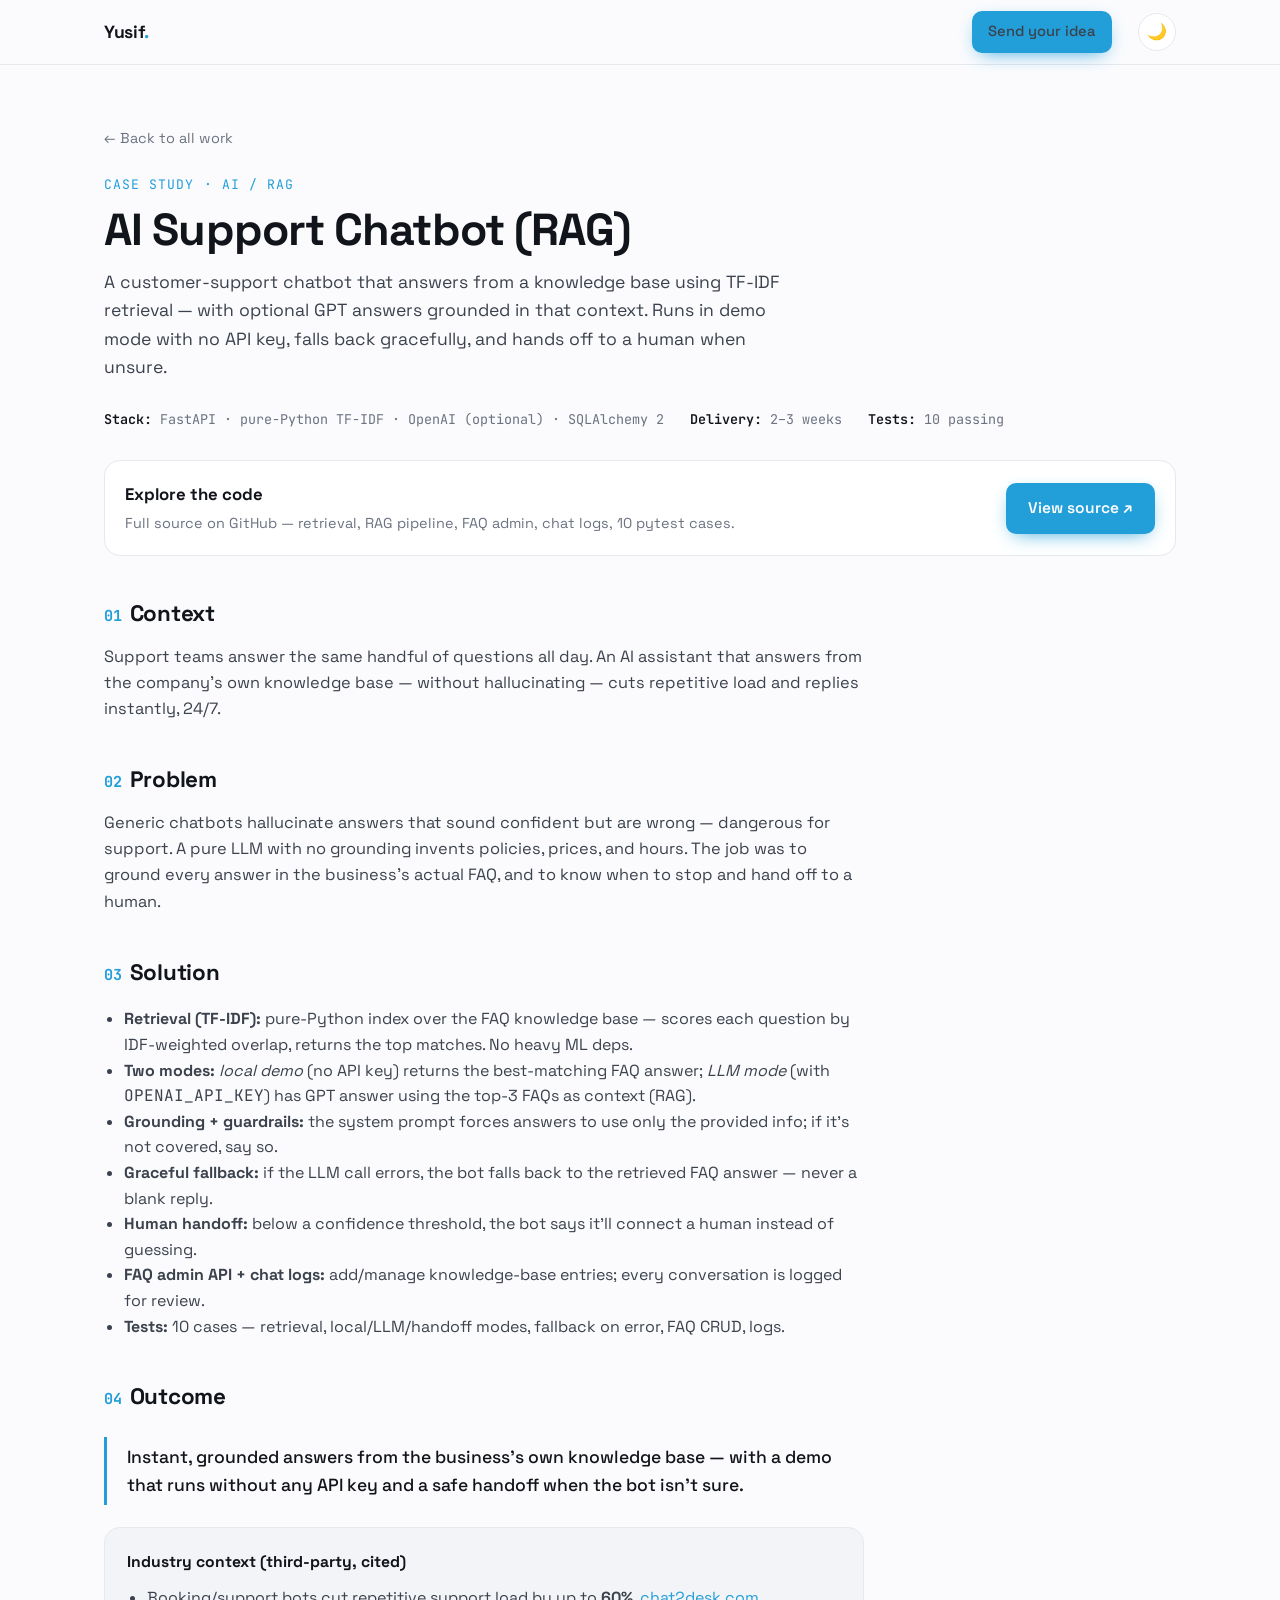
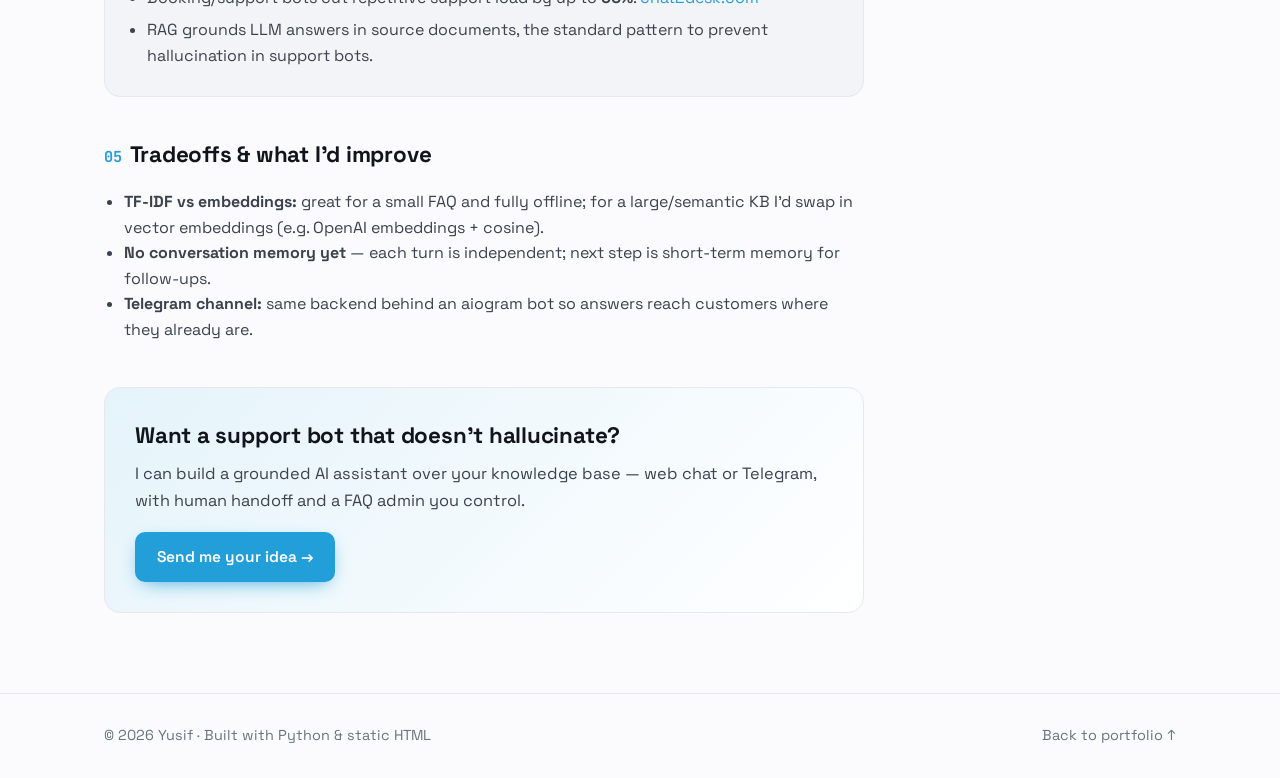
==== projects/ai-support-chatbot.html @ 300aa84b "Add case-study pages for FastAPI, scraper, n8n, AI chatbot - 4 new 6-part case studies (context/prob" ====
<!doctype html>
<html lang="ru" data-theme="light">
<head>
  <meta charset="utf-8">
  <meta name="viewport" content="width=device-width, initial-scale=1">
  <meta name="description" content="Case study: AI support chatbot with TF-IDF retrieval and optional GPT grounding (RAG).">
  <title>Case study — AI Support Chatbot (RAG) · Yusif</title>
  <link rel="preconnect" href="https://fonts.googleapis.com">
  <link rel="preconnect" href="https://fonts.gstatic.com" crossorigin>
  <link href="https://fonts.googleapis.com/css2?family=Space+Grotesk:wght@400;500;600;700&family=JetBrains+Mono:wght@400;500;600&display=swap" rel="stylesheet">
  <link rel="stylesheet" href="../style.css">
</head>
<body>
  <header class="nav">
    <div class="container nav__inner">
      <a class="nav__brand" href="../index.html">Yusif<span>.</span></a>
      <nav class="nav__links">
        <a class="btn btn--primary btn--sm" href="../index.html#contact">Send your idea</a>
        <button class="theme-toggle" id="theme-toggle" aria-label="Toggle theme">🌙</button>
      </nav>
    </div>
  </header>

  <section class="case">
    <div class="container">
      <a class="case__back" href="../index.html#work">← Back to all work</a>
      <div class="case__head__tag">Case study · AI / RAG</div>
      <h1>AI Support Chatbot (RAG)</h1>
      <p class="case__sub">A customer-support chatbot that answers from a knowledge base using TF-IDF retrieval — with optional GPT answers grounded in that context. Runs in demo mode with no API key, falls back gracefully, and hands off to a human when unsure.</p>
      <div class="case__meta">
        <span><b>Stack:</b> FastAPI · pure-Python TF-IDF · OpenAI (optional) · SQLAlchemy 2</span>
        <span><b>Delivery:</b> 2–3 weeks</span>
        <span><b>Tests:</b> 10 passing</span>
      </div>

      <div class="case__demo">
        <div class="case__demo__left">
          <h3>Explore the code</h3>
          <p>Full source on GitHub — retrieval, RAG pipeline, FAQ admin, chat logs, 10 pytest cases.</p>
        </div>
        <div style="display:flex;gap:12px;flex-wrap:wrap;">
          <a class="btn btn--primary" href="https://github.com/yusizer/ai-support-chatbot" target="_blank" rel="noopener">View source ↗</a>
        </div>
      </div>

      <div class="case__body">
        <h2><span class="num">01</span>Context</h2>
        <p>Support teams answer the same handful of questions all day. An AI assistant that answers from the company's own knowledge base — without hallucinating — cuts repetitive load and replies instantly, 24/7.</p>

        <h2><span class="num">02</span>Problem</h2>
        <p>Generic chatbots hallucinate answers that sound confident but are wrong — dangerous for support. A pure LLM with no grounding invents policies, prices, and hours. The job was to ground every answer in the business's actual FAQ, and to know when to stop and hand off to a human.</p>

        <h2><span class="num">03</span>Solution</h2>
        <ul>
          <li><b>Retrieval (TF-IDF):</b> pure-Python index over the FAQ knowledge base — scores each question by IDF-weighted overlap, returns the top matches. No heavy ML deps.</li>
          <li><b>Two modes:</b> <i>local demo</i> (no API key) returns the best-matching FAQ answer; <i>LLM mode</i> (with <code class="mono">OPENAI_API_KEY</code>) has GPT answer using the top-3 FAQs as context (RAG).</li>
          <li><b>Grounding + guardrails:</b> the system prompt forces answers to use only the provided info; if it's not covered, say so.</li>
          <li><b>Graceful fallback:</b> if the LLM call errors, the bot falls back to the retrieved FAQ answer — never a blank reply.</li>
          <li><b>Human handoff:</b> below a confidence threshold, the bot says it'll connect a human instead of guessing.</li>
          <li><b>FAQ admin API + chat logs:</b> add/manage knowledge-base entries; every conversation is logged for review.</li>
          <li><b>Tests:</b> 10 cases — retrieval, local/LLM/handoff modes, fallback on error, FAQ CRUD, logs.</li>
        </ul>

        <h2><span class="num">04</span>Outcome</h2>
        <div class="case__pull">Instant, grounded answers from the business's own knowledge base — with a demo that runs without any API key and a safe handoff when the bot isn't sure.</div>
        <div class="case__bench">
          <h4>Industry context (third-party, cited)</h4>
          <ul>
            <li>Booking/support bots cut repetitive support load by up to <b>60%</b>. <a href="https://chat2desk.com/en/blog/cases/a-whatsapp-chatbot-confirms-60-of-appointments-without-calling-a-case-study-of-chat2desk-and-chatme-ai" target="_blank" rel="noopener">chat2desk.com</a></li>
            <li>RAG grounds LLM answers in source documents, the standard pattern to prevent hallucination in support bots.</li>
          </ul>
        </div>

        <h2><span class="num">05</span>Tradeoffs &amp; what I'd improve</h2>
        <ul>
          <li><b>TF-IDF vs embeddings:</b> great for a small FAQ and fully offline; for a large/semantic KB I'd swap in vector embeddings (e.g. OpenAI embeddings + cosine).</li>
          <li><b>No conversation memory yet</b> — each turn is independent; next step is short-term memory for follow-ups.</li>
          <li><b>Telegram channel:</b> same backend behind an aiogram bot so answers reach customers where they already are.</li>
        </ul>

        <div class="case__cta">
          <h2 style="margin:0 0 8px;border:0;">Want a support bot that doesn't hallucinate?</h2>
          <p style="margin:0 0 18px;color:var(--text-soft);">I can build a grounded AI assistant over your knowledge base — web chat or Telegram, with human handoff and a FAQ admin you control.</p>
          <a class="btn btn--primary" href="../index.html#contact">Send me your idea →</a>
        </div>
      </div>
    </div>
  </section>

  <footer class="footer">
    <div class="container footer__inner">
      <span>© <span id="year"></span> Yusif · Built with Python &amp; static HTML</span>
      <span><a href="../index.html">Back to portfolio ↑</a></span>
    </div>
  </footer>
  <script src="../case-nav.js"></script>
</body>
</html>
---- style.css ----
/* ============================================================
   Portfolio — design system
   Fonts: Space Grotesk (display) + JetBrains Mono (accents)
   Accent: Telegram blue. Light default + dark toggle.
   ============================================================ */

:root {
  --accent: #229ED9;
  --accent-2: #1c7cb0;
  --good: #16a34a;
  --warn: #d97706;

  --maxw: 1120px;
  --radius: 16px;
  --radius-sm: 10px;

  --font-display: "Space Grotesk", system-ui, sans-serif;
  --font-mono: "JetBrains Mono", ui-monospace, "SFMono-Regular", monospace;

  --ease: cubic-bezier(.22, 1, .36, 1);
}

/* Light theme (default) */
:root,
[data-theme="light"] {
  --bg: #fbfbfd;
  --bg-soft: #f3f4f7;
  --bg-elev: #ffffff;
  --border: #e6e8ee;
  --border-strong: #d3d7e0;
  --text: #11141a;
  --text-soft: #3c424d;
  --muted: #6b7280;
  --hero-glow: rgba(34, 158, 217, .14);
  --card-glow: rgba(17, 20, 26, .04);
}

/* Dark theme */
[data-theme="dark"] {
  --bg: #0d1117;
  --bg-soft: #131822;
  --bg-elev: #161c27;
  --border: #232b39;
  --border-strong: #2f3a4d;
  --text: #e6e9ef;
  --text-soft: #c2c8d2;
  --muted: #8b94a3;
  --hero-glow: rgba(34, 158, 217, .22);
  --card-glow: rgba(0, 0, 0, .25);
}

* { box-sizing: border-box; }
html { scroll-behavior: smooth; }

body {
  margin: 0;
  font-family: var(--font-display);
  background: var(--bg);
  color: var(--text);
  line-height: 1.6;
  -webkit-font-smoothing: antialiased;
  transition: background .3s var(--ease), color .3s var(--ease);
}

a { color: inherit; text-decoration: none; }
.mono { font-family: var(--font-mono); }

/* ---------- Layout ---------- */
.container { max-width: var(--maxw); margin: 0 auto; padding: 0 24px; }
.section { padding: 88px 0; }
.section--soft { background: var(--bg-soft); }
.section__head { max-width: 640px; margin-bottom: 40px; }
.section__tag {
  font-family: var(--font-mono); font-size: .8rem; color: var(--accent);
  letter-spacing: .08em; text-transform: uppercase; font-weight: 600;
}
.section__head h2 {
  font-size: clamp(1.7rem, 3.5vw, 2.5rem); font-weight: 700;
  margin: 10px 0 10px; letter-spacing: -.02em; line-height: 1.15;
}
.section__head p { color: var(--muted); margin: 0; font-size: 1.05rem; }

/* ---------- Buttons ---------- */
.btn {
  display: inline-flex; align-items: center; gap: 8px;
  padding: 13px 22px; border-radius: var(--radius-sm);
  font-weight: 600; font-size: .97rem; cursor: pointer; border: none;
  transition: transform .15s var(--ease), background .2s, border-color .2s, box-shadow .2s;
  font-family: var(--font-display);
}
.btn--primary { background: var(--accent); color: #fff; box-shadow: 0 6px 20px -8px var(--accent); }
.btn--primary:hover { background: var(--accent-2); transform: translateY(-2px); }
.btn--ghost { background: transparent; color: var(--text); border: 1px solid var(--border-strong); }
.btn--ghost:hover { border-color: var(--accent); color: var(--accent); transform: translateY(-2px); }
.btn--sm { padding: 9px 16px; font-size: .88rem; }

/* ---------- Nav ---------- */
.nav {
  position: sticky; top: 0; z-index: 50;
  background: color-mix(in srgb, var(--bg) 82%, transparent);
  backdrop-filter: blur(12px); -webkit-backdrop-filter: blur(12px);
  border-bottom: 1px solid var(--border);
}
.nav__inner { display: flex; align-items: center; justify-content: space-between; height: 64px; }
.nav__brand { font-weight: 700; font-size: 1.1rem; letter-spacing: -.02em; }
.nav__brand span { color: var(--accent); }
.nav__links { display: flex; align-items: center; gap: 26px; }
.nav__links a {
  color: var(--text-soft); font-size: .92rem; font-weight: 500; position: relative;
  transition: color .2s;
}
.nav__links a:hover { color: var(--text); }
.nav__links a.active { color: var(--accent); }
.nav__links a.active::after {
  content: ""; position: absolute; left: 0; right: 0; bottom: -22px; height: 2px; background: var(--accent);
}
.theme-toggle {
  background: var(--bg-elev); border: 1px solid var(--border); border-radius: 999px;
  width: 38px; height: 38px; cursor: pointer; font-size: 1rem; color: var(--text);
  display: inline-flex; align-items: center; justify-content: center; transition: border-color .2s;
}
.theme-toggle:hover { border-color: var(--accent); }
@media (max-width: 720px) {
  .nav__links a:not(.btn):not(.theme-toggle) { display: none; }
}

/* ---------- Hero ---------- */
.hero { position: relative; overflow: hidden; padding: 96px 0 72px; }
.hero__bg {
  position: absolute; inset: 0; z-index: 0; pointer-events: none;
  background:
    radial-gradient(60% 60% at 70% 0%, var(--hero-glow), transparent 70%),
    radial-gradient(40% 40% at 10% 20%, color-mix(in srgb, var(--accent) 8%, transparent), transparent 70%);
}
.hero__inner { position: relative; z-index: 1; max-width: 820px; }
.hero__badge {
  display: inline-flex; align-items: center; gap: 8px;
  font-family: var(--font-mono); font-size: .82rem; color: var(--good);
  background: color-mix(in srgb, var(--good) 12%, transparent);
  padding: 6px 14px; border-radius: 999px; margin-bottom: 24px; font-weight: 600;
}
.hero__badge .dot { width: 8px; height: 8px; border-radius: 50%; background: var(--good); box-shadow: 0 0 0 0 var(--good); animation: pulse 2s infinite; }
@keyframes pulse { 0%{box-shadow:0 0 0 0 color-mix(in srgb,var(--good) 60%,transparent)} 70%{box-shadow:0 0 0 8px transparent} 100%{box-shadow:0 0 0 0 transparent} }
.hero h1 {
  font-size: clamp(2.2rem, 6vw, 3.8rem); font-weight: 700;
  line-height: 1.05; letter-spacing: -.03em; margin: 0 0 22px;
}
.hero h1 .accent { color: var(--accent); }
.hero__lead { font-size: clamp(1.05rem, 2vw, 1.25rem); color: var(--text-soft); max-width: 640px; margin: 0 0 32px; }
.hero__cta { display: flex; gap: 14px; flex-wrap: wrap; margin-bottom: 44px; }

/* Stats bar (Fiverr-trust style) */
.statsbar {
  display: flex; flex-wrap: wrap; gap: 8px 26px;
  padding: 18px 22px; background: var(--bg-elev); border: 1px solid var(--border);
  border-radius: var(--radius); max-width: 760px;
}
.statsbar__item { display: flex; align-items: center; gap: 8px; font-size: .9rem; color: var(--text-soft); }
.statsbar__item strong { color: var(--text); font-weight: 700; }
.statsbar__item .ic { color: var(--accent); }

/* ---------- Trust strip ---------- */
.trust { padding: 26px 0; border-bottom: 1px solid var(--border); background: var(--bg-elev); }
.trust__inner { display: flex; flex-wrap: wrap; gap: 14px 34px; align-items: center; justify-content: center; color: var(--muted); font-size: .88rem; }
.trust__inner b { color: var(--text-soft); font-weight: 600; }
.trust__sep { color: var(--border-strong); }

/* ---------- Services ---------- */
.grid-3 { display: grid; grid-template-columns: repeat(auto-fit, minmax(280px, 1fr)); gap: 20px; }
.card {
  background: var(--bg-elev); border: 1px solid var(--border); border-radius: var(--radius);
  padding: 26px; transition: border-color .2s, transform .15s var(--ease), box-shadow .25s;
}
.card:hover { border-color: var(--border-strong); transform: translateY(-3px); box-shadow: 0 20px 40px -24px var(--card-glow); }
.service__icon { font-size: 1.8rem; margin-bottom: 14px; }
.service h3 { margin: 0 0 6px; font-size: 1.2rem; font-weight: 700; }
.service__outcome { color: var(--accent); font-size: .92rem; font-weight: 600; margin: 0 0 14px; }
.service ul { margin: 0 0 14px; padding-left: 18px; color: var(--text-soft); font-size: .94rem; }
.service ul li { margin-bottom: 5px; }
.service__time { font-family: var(--font-mono); font-size: .8rem; color: var(--muted); }

/* ---------- Projects ---------- */
.projects-grid { display: grid; grid-template-columns: repeat(auto-fill, minmax(330px, 1fr)); gap: 20px; }
.projects-grid.has-hover .project-card:not(:hover) { opacity: .45; transform: scale(.985); }
.project-card {
  background: var(--bg-elev); border: 1px solid var(--border); border-radius: var(--radius);
  padding: 24px; display: flex; flex-direction: column; transition: opacity .25s var(--ease), transform .25s var(--ease), border-color .2s;
}
.project-card:hover { border-color: var(--accent); }
.project-card__top { display: flex; justify-content: space-between; align-items: flex-start; gap: 10px; margin-bottom: 12px; }
.project-card__emoji { font-size: 1.5rem; }
.badge { font-size: .72rem; font-weight: 700; padding: 4px 10px; border-radius: 999px; white-space: nowrap; }
.badge--live { background: color-mix(in srgb, var(--good) 14%, transparent); color: var(--good); }
.badge--wip { background: color-mix(in srgb, var(--warn) 14%, transparent); color: var(--warn); }
.project-card h3 { margin: 0 0 10px; font-size: 1.15rem; font-weight: 700; }
.project-card__metric {
  font-family: var(--font-mono); font-size: .95rem; font-weight: 600; color: var(--text);
  background: var(--bg-soft); border: 1px solid var(--border); border-radius: var(--radius-sm);
  padding: 10px 12px; margin-bottom: 12px;
}
.project-card__metric .num { color: var(--accent); }
.project-card p { color: var(--muted); font-size: .92rem; margin: 0 0 14px; }
.tags { display: flex; flex-wrap: wrap; gap: 6px; margin-bottom: 16px; }
.tag {
  font-family: var(--font-mono); font-size: .72rem; color: var(--text-soft);
  background: var(--bg-soft); border: 1px solid var(--border); padding: 3px 8px; border-radius: 6px;
}
.project-card__links { margin-top: auto; display: flex; gap: 14px; flex-wrap: wrap; }
.project-card__links a { font-size: .9rem; font-weight: 600; }
.link--accent { color: var(--accent); }
.link--accent:hover { color: var(--accent-2); }
.link--muted { color: var(--muted); cursor: default; }

/* ---------- Process ---------- */
.process { display: grid; grid-template-columns: repeat(auto-fit, minmax(220px, 1fr)); gap: 20px; counter-reset: step; }
.step {
  position: relative; padding: 26px 22px 22px; background: var(--bg-elev);
  border: 1px solid var(--border); border-radius: var(--radius);
}
.step::before {
  counter-increment: step; content: "0" counter(step);
  font-family: var(--font-mono); font-size: 1.1rem; font-weight: 700; color: var(--accent);
}
.step h3 { margin: 12px 0 6px; font-size: 1.08rem; font-weight: 700; }
.step p { margin: 0; color: var(--muted); font-size: .92rem; }

/* ---------- Pricing ---------- */
.price-grid { display: grid; grid-template-columns: repeat(auto-fill, minmax(240px, 1fr)); gap: 18px; }
.price-card {
  background: var(--bg-elev); border: 1px solid var(--border); border-radius: var(--radius);
  padding: 24px; display: flex; flex-direction: column; position: relative;
}
.price-card--featured { border-color: var(--accent); box-shadow: 0 0 0 1px var(--accent), 0 20px 40px -24px var(--accent); }
.price-card__flag {
  position: absolute; top: -11px; left: 24px; background: var(--accent); color: #fff;
  font-size: .7rem; font-weight: 700; padding: 4px 10px; border-radius: 999px; letter-spacing: .04em;
}
.price-card h3 { margin: 0 0 4px; font-size: 1.1rem; font-weight: 700; }
.price-card__for { color: var(--muted); font-size: .82rem; margin: 0 0 16px; }
.price-card__price { font-family: var(--font-mono); font-size: 1.7rem; font-weight: 700; color: var(--text); }
.price-card__price small { font-size: .8rem; color: var(--muted); font-weight: 500; }
.price-card ul { margin: 14px 0 18px; padding-left: 18px; color: var(--text-soft); font-size: .9rem; }
.price-card ul li { margin-bottom: 6px; }
.price-card__time { font-family: var(--font-mono); font-size: .78rem; color: var(--muted); margin-bottom: 16px; }
.price-note { color: var(--muted); font-size: .88rem; margin-top: 22px; }
.price-note b { color: var(--text-soft); }

/* ---------- FAQ ---------- */
.faq { max-width: 820px; }
.faq__item { border-bottom: 1px solid var(--border); }
.faq__q {
  width: 100%; background: none; border: none; text-align: left; cursor: pointer;
  font-family: var(--font-display); font-size: 1.02rem; font-weight: 600; color: var(--text);
  padding: 20px 0; display: flex; justify-content: space-between; gap: 16px; align-items: center;
}
.faq__q .pm { color: var(--accent); font-size: 1.3rem; transition: transform .2s; flex-shrink: 0; }
.faq__item.open .pm { transform: rotate(45deg); }
.faq__a { max-height: 0; overflow: hidden; transition: max-height .3s var(--ease); color: var(--text-soft); }
.faq__a-inner { padding: 0 0 20px; font-size: .96rem; }

/* ---------- Security ---------- */
.security {
  background: linear-gradient(135deg, color-mix(in srgb, var(--accent) 10%, var(--bg-elev)), var(--bg-elev));
  border: 1px solid var(--border); border-radius: var(--radius); padding: 34px;
}
.security__grid { display: grid; grid-template-columns: repeat(auto-fit, minmax(200px, 1fr)); gap: 20px; margin-top: 20px; }
.security__item h4 { margin: 0 0 4px; font-size: .98rem; font-weight: 700; }
.security__item p { margin: 0; color: var(--muted); font-size: .88rem; }
.security__item .ic { color: var(--good); margin-right: 6px; }

/* ---------- About ---------- */
.about { display: grid; grid-template-columns: 1.1fr .9fr; gap: 50px; align-items: start; }
@media (max-width: 760px) { .about { grid-template-columns: 1fr; gap: 30px; } }
.about__copy p { color: var(--text-soft); font-size: 1.02rem; margin: 0 0 16px; }
.about__bullets { list-style: none; padding: 0; margin: 18px 0 0; }
.about__bullets li { padding: 10px 0; border-top: 1px solid var(--border); color: var(--text-soft); }
.about__bullets li:first-child { border-top: none; }
.about__bullets b { color: var(--text); }
.timeline { position: relative; padding-left: 24px; }
.timeline::before { content: ""; position: absolute; left: 5px; top: 6px; bottom: 6px; width: 2px; background: var(--border); }
.timeline__item { position: relative; padding-bottom: 22px; }
.timeline__item::before {
  content: ""; position: absolute; left: -24px; top: 6px; width: 12px; height: 12px;
  border-radius: 50%; background: var(--accent); box-shadow: 0 0 0 3px var(--bg);
}
.timeline__when { font-family: var(--font-mono); font-size: .78rem; color: var(--accent); }
.timeline__item h4 { margin: 4px 0 2px; font-size: 1rem; font-weight: 700; }
.timeline__item p { margin: 0; color: var(--muted); font-size: .88rem; }

/* ---------- Contact ---------- */
.contact { display: grid; grid-template-columns: 1fr 1.1fr; gap: 40px; align-items: start; }
@media (max-width: 760px) { .contact { grid-template-columns: 1fr; } }
.contact__copy h2 { font-size: clamp(1.6rem, 3vw, 2.1rem); font-weight: 700; margin: 0 0 12px; letter-spacing: -.02em; }
.contact__copy p { color: var(--muted); margin: 0 0 14px; }
.contact__points { list-style: none; padding: 0; margin: 18px 0 0; }
.contact__points li { display: flex; gap: 10px; padding: 8px 0; color: var(--text-soft); font-size: .94rem; }
.contact__points .ic { color: var(--accent); }
.form {
  background: var(--bg-elev); border: 1px solid var(--border); border-radius: var(--radius); padding: 26px;
}
.form__row { margin-bottom: 16px; }
.form__row label { display: block; font-size: .85rem; font-weight: 600; margin-bottom: 6px; color: var(--text-soft); }
.form input, .form select, .form textarea {
  width: 100%; padding: 11px 13px; border-radius: var(--radius-sm);
  border: 1px solid var(--border-strong); background: var(--bg); color: var(--text);
  font-family: var(--font-display); font-size: .94rem; transition: border-color .2s;
}
.form input:focus, .form select:focus, .form textarea:focus { outline: none; border-color: var(--accent); }
.form textarea { min-height: 90px; resize: vertical; }
.form__grid { display: grid; grid-template-columns: 1fr 1fr; gap: 14px; }
@media (max-width: 520px) { .form__grid { grid-template-columns: 1fr; } }
.form__msg { font-size: .9rem; margin-top: 6px; }
.form__msg.ok { color: var(--good); }
.form__msg.err { color: var(--warn); }
.form__note { font-size: .78rem; color: var(--muted); margin-top: 12px; }
.form__note a { color: var(--accent); }

/* ---------- Footer ---------- */
.footer { border-top: 1px solid var(--border); padding: 30px 0; color: var(--muted); font-size: .9rem; }
.footer__inner { display: flex; justify-content: space-between; gap: 14px; flex-wrap: wrap; align-items: center; }
.footer a:hover { color: var(--accent); }

/* ---------- Case study page ---------- */
.case { padding: 60px 0 80px; }
.case__back { display: inline-flex; gap: 6px; align-items: center; color: var(--muted); font-size: .9rem; margin-bottom: 24px; }
.case__back:hover { color: var(--accent); }
.case__head__tag { font-family: var(--font-mono); color: var(--accent); font-size: .82rem; letter-spacing: .08em; text-transform: uppercase; }
.case h1 { font-size: clamp(1.9rem, 4vw, 2.8rem); font-weight: 700; letter-spacing: -.02em; margin: 10px 0 14px; line-height: 1.1; }
.case__sub { color: var(--text-soft); font-size: 1.1rem; max-width: 700px; margin: 0 0 28px; }
.case__meta { display: flex; flex-wrap: wrap; gap: 10px 26px; font-family: var(--font-mono); font-size: .84rem; color: var(--muted); margin-bottom: 30px; }
.case__meta b { color: var(--text); font-weight: 600; }
.case__demo {
  background: var(--bg-elev); border: 1px solid var(--border); border-radius: var(--radius);
  padding: 20px; margin-bottom: 40px; display: flex; flex-wrap: wrap; gap: 16px; align-items: center; justify-content: space-between;
}
.case__demo__left h3 { margin: 0 0 4px; font-size: 1.05rem; }
.case__demo__left p { margin: 0; color: var(--muted); font-size: .9rem; }
.case__body { max-width: 760px; }
.case__body h2 { font-size: 1.4rem; font-weight: 700; margin: 40px 0 12px; letter-spacing: -.01em; }
.case__body h2 .num { font-family: var(--font-mono); color: var(--accent); font-size: .95rem; margin-right: 8px; }
.case__body p { color: var(--text-soft); font-size: 1.02rem; margin: 0 0 14px; }
.case__body ul { color: var(--text-soft); padding-left: 20px; }
.case__pull {
  border-left: 3px solid var(--accent); padding: 6px 0 6px 20px; margin: 22px 0;
  color: var(--text); font-size: 1.1rem; font-weight: 500;
}
.case__bench { background: var(--bg-soft); border: 1px solid var(--border); border-radius: var(--radius); padding: 22px; margin: 22px 0; }
.case__bench h4 { margin: 0 0 10px; font-size: .98rem; }
.case__bench ul { margin: 0; }
.case__bench li { margin-bottom: 6px; }
.case__bench a { color: var(--accent); }
.case__cta { margin-top: 44px; padding: 30px; background: linear-gradient(135deg, color-mix(in srgb, var(--accent) 12%, var(--bg-elev)), var(--bg-elev)); border: 1px solid var(--border); border-radius: var(--radius); }

/* ---------- Animations ---------- */
@keyframes fadeUp { from { opacity: 0; transform: translateY(18px); } to { opacity: 1; transform: none; } }
.reveal { opacity: 0; }
.reveal.in { animation: fadeUp .7s var(--ease) both; }
.d1 { animation-delay: .08s; } .d2 { animation-delay: .16s; } .d3 { animation-delay: .24s; }
.d4 { animation-delay: .32s; } .d5 { animation-delay: .40s; } .d6 { animation-delay: .48s; }

@media (prefers-reduced-motion: reduce) {
  * { animation: none !important; transition: none !important; }
  .reveal { opacity: 1; }
}
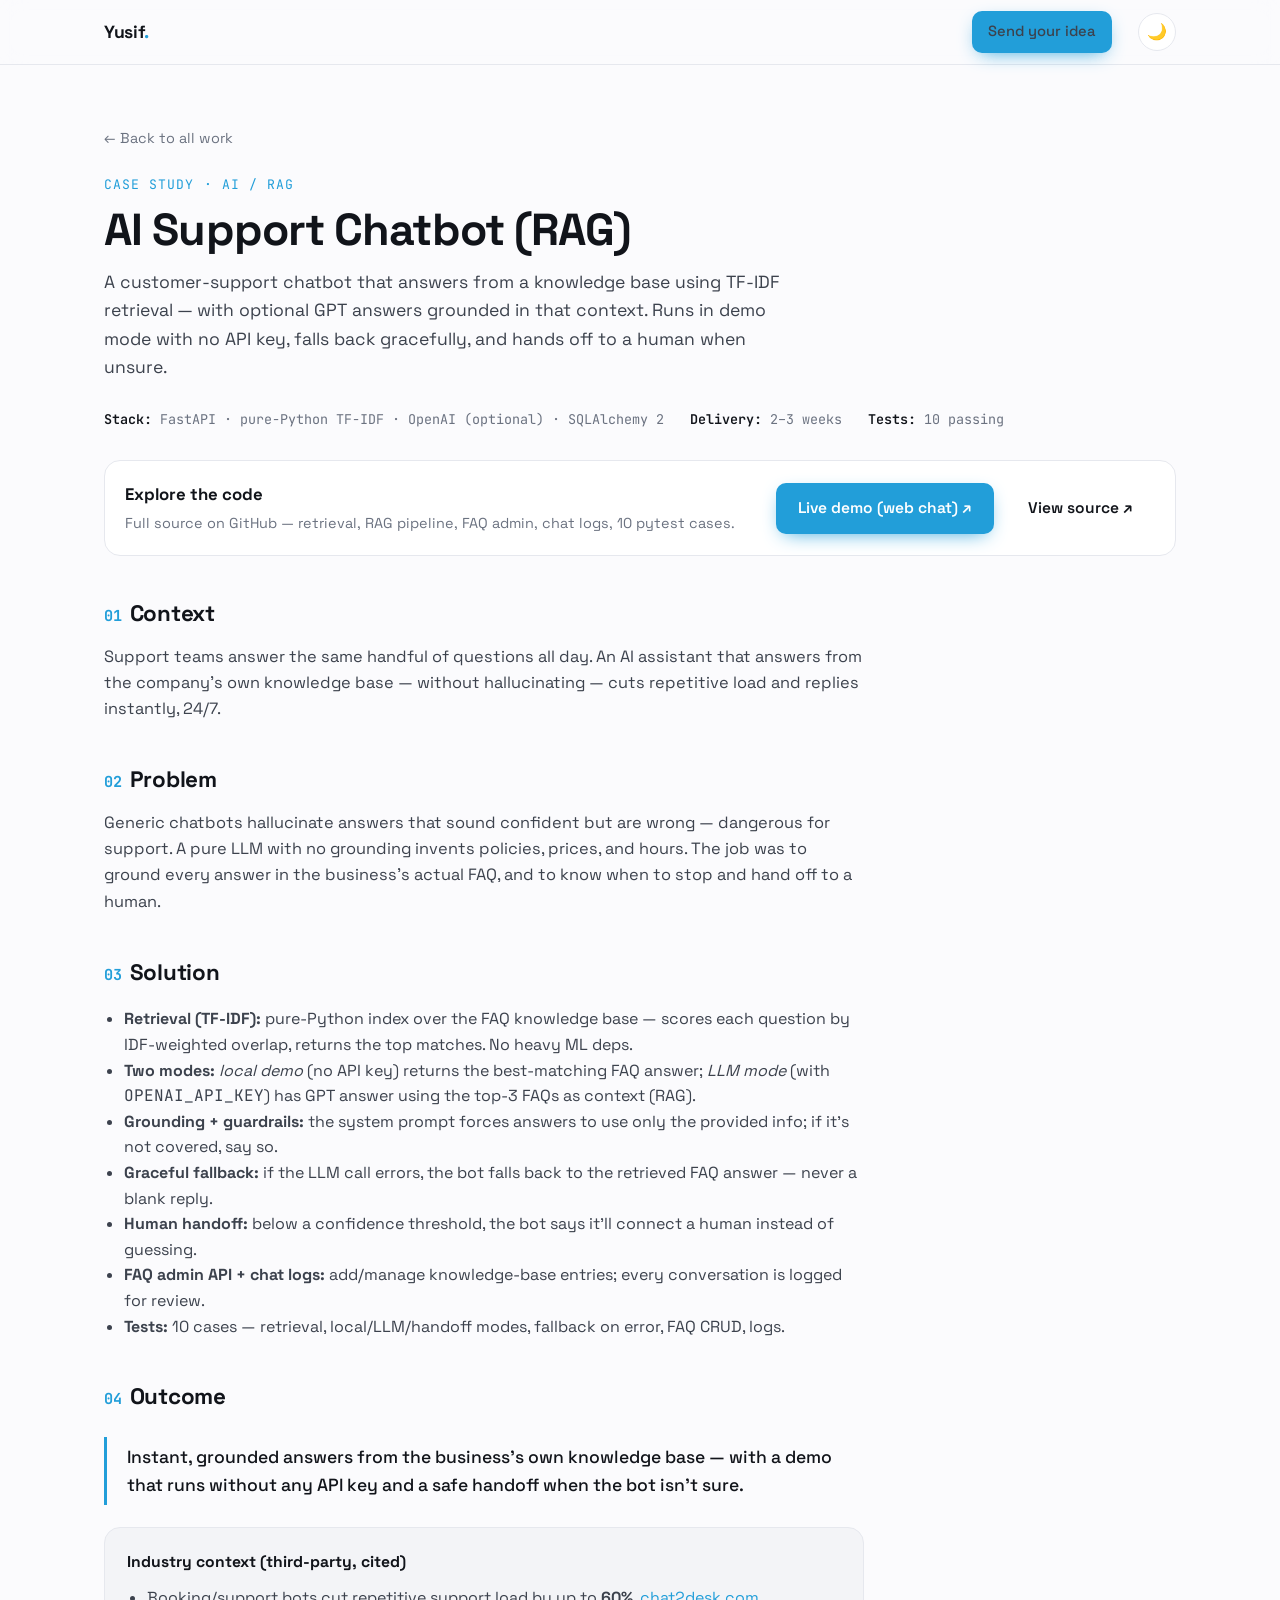
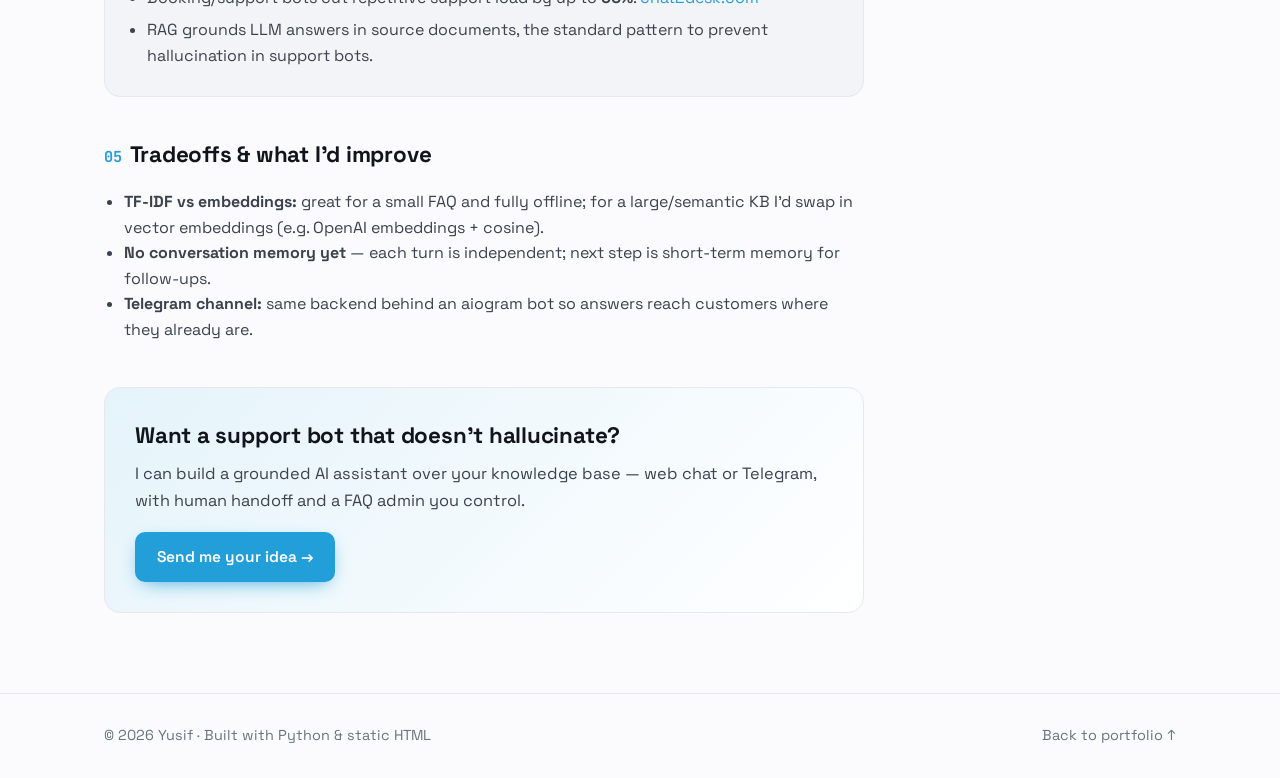
==== commit 16bd251a: "Wire live Render demo for AI support chatbot (web chat)" ====
--- a/projects/ai-support-chatbot.html
+++ b/projects/ai-support-chatbot.html
@@ -39,7 +39,8 @@
           <p>Full source on GitHub — retrieval, RAG pipeline, FAQ admin, chat logs, 10 pytest cases.</p>
         </div>
         <div style="display:flex;gap:12px;flex-wrap:wrap;">
-          <a class="btn btn--primary" href="https://github.com/yusizer/ai-support-chatbot" target="_blank" rel="noopener">View source ↗</a>
+          <a class="btn btn--primary" href="https://ai-support-chatbot-re9h.onrender.com/" target="_blank" rel="noopener">Live demo (web chat) ↗</a>
+          <a class="btn" href="https://github.com/yusizer/ai-support-chatbot" target="_blank" rel="noopener">View source ↗</a>
         </div>
       </div>
 
